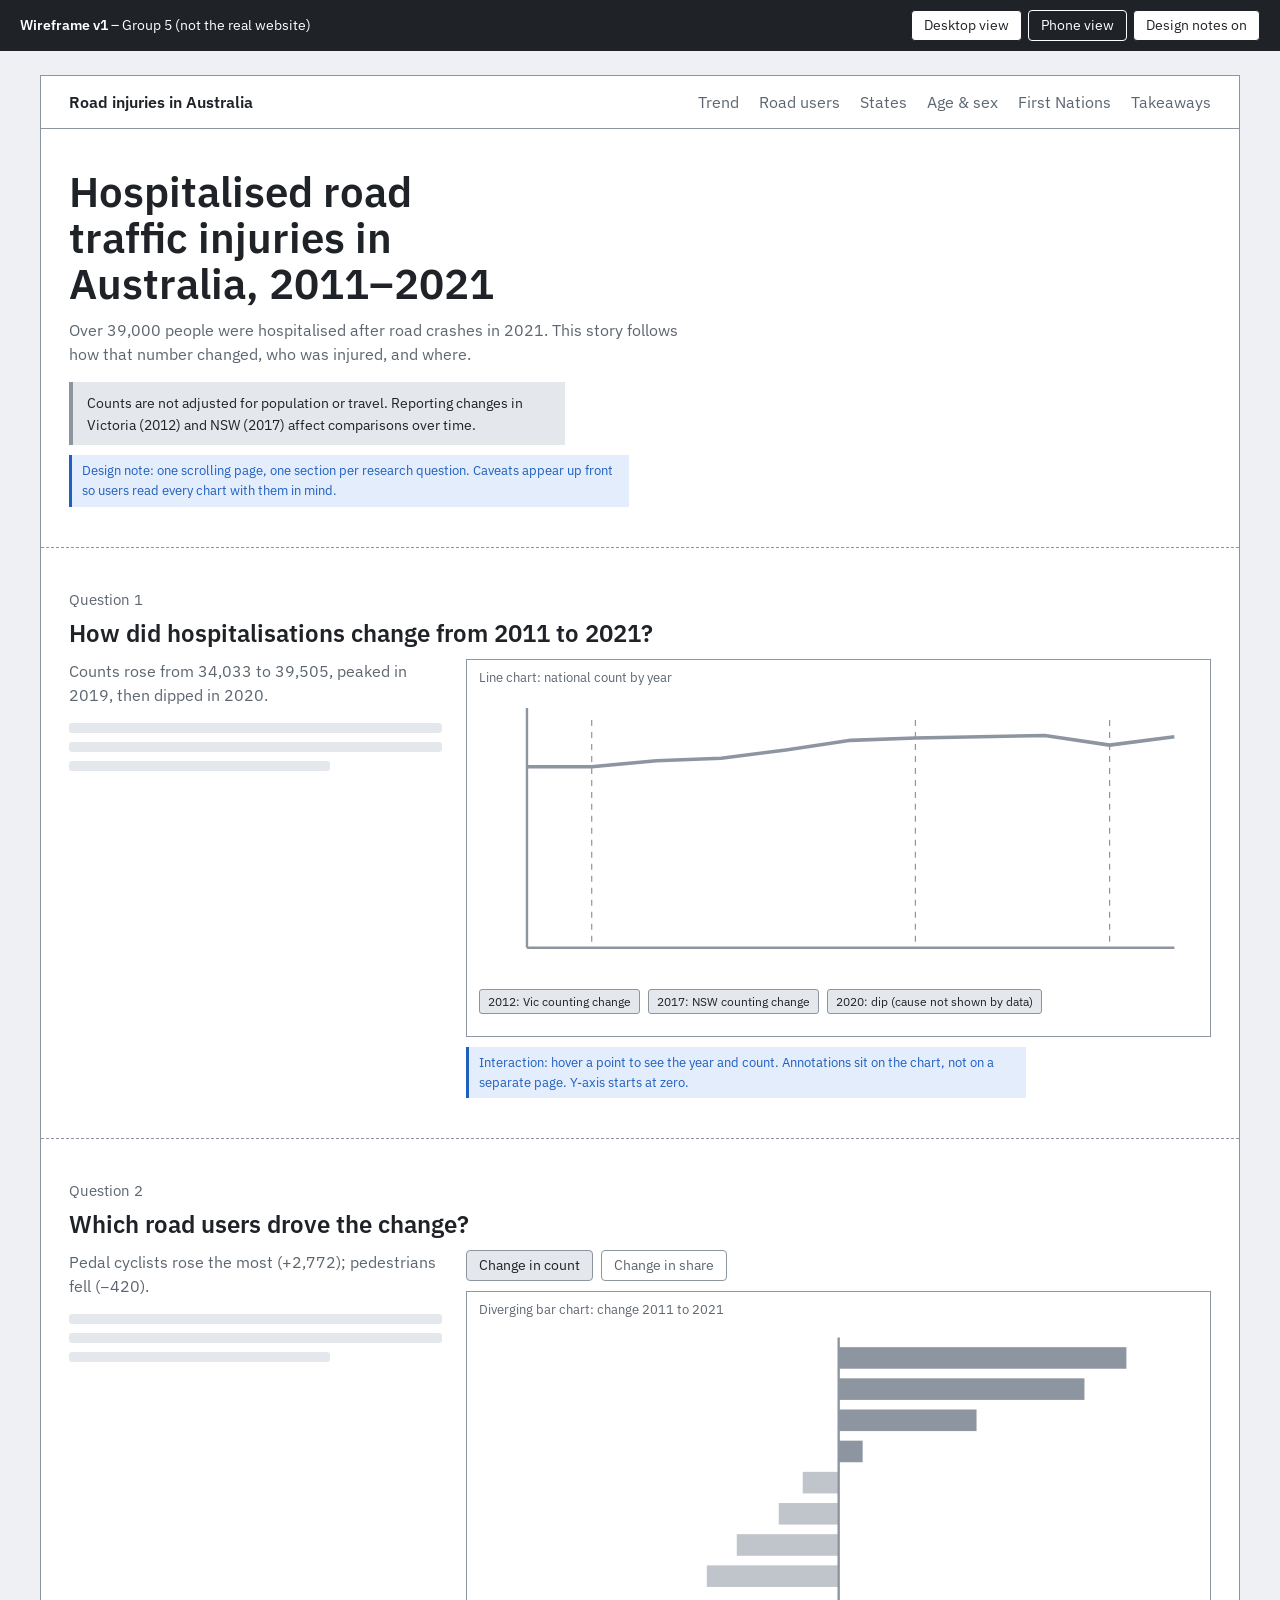
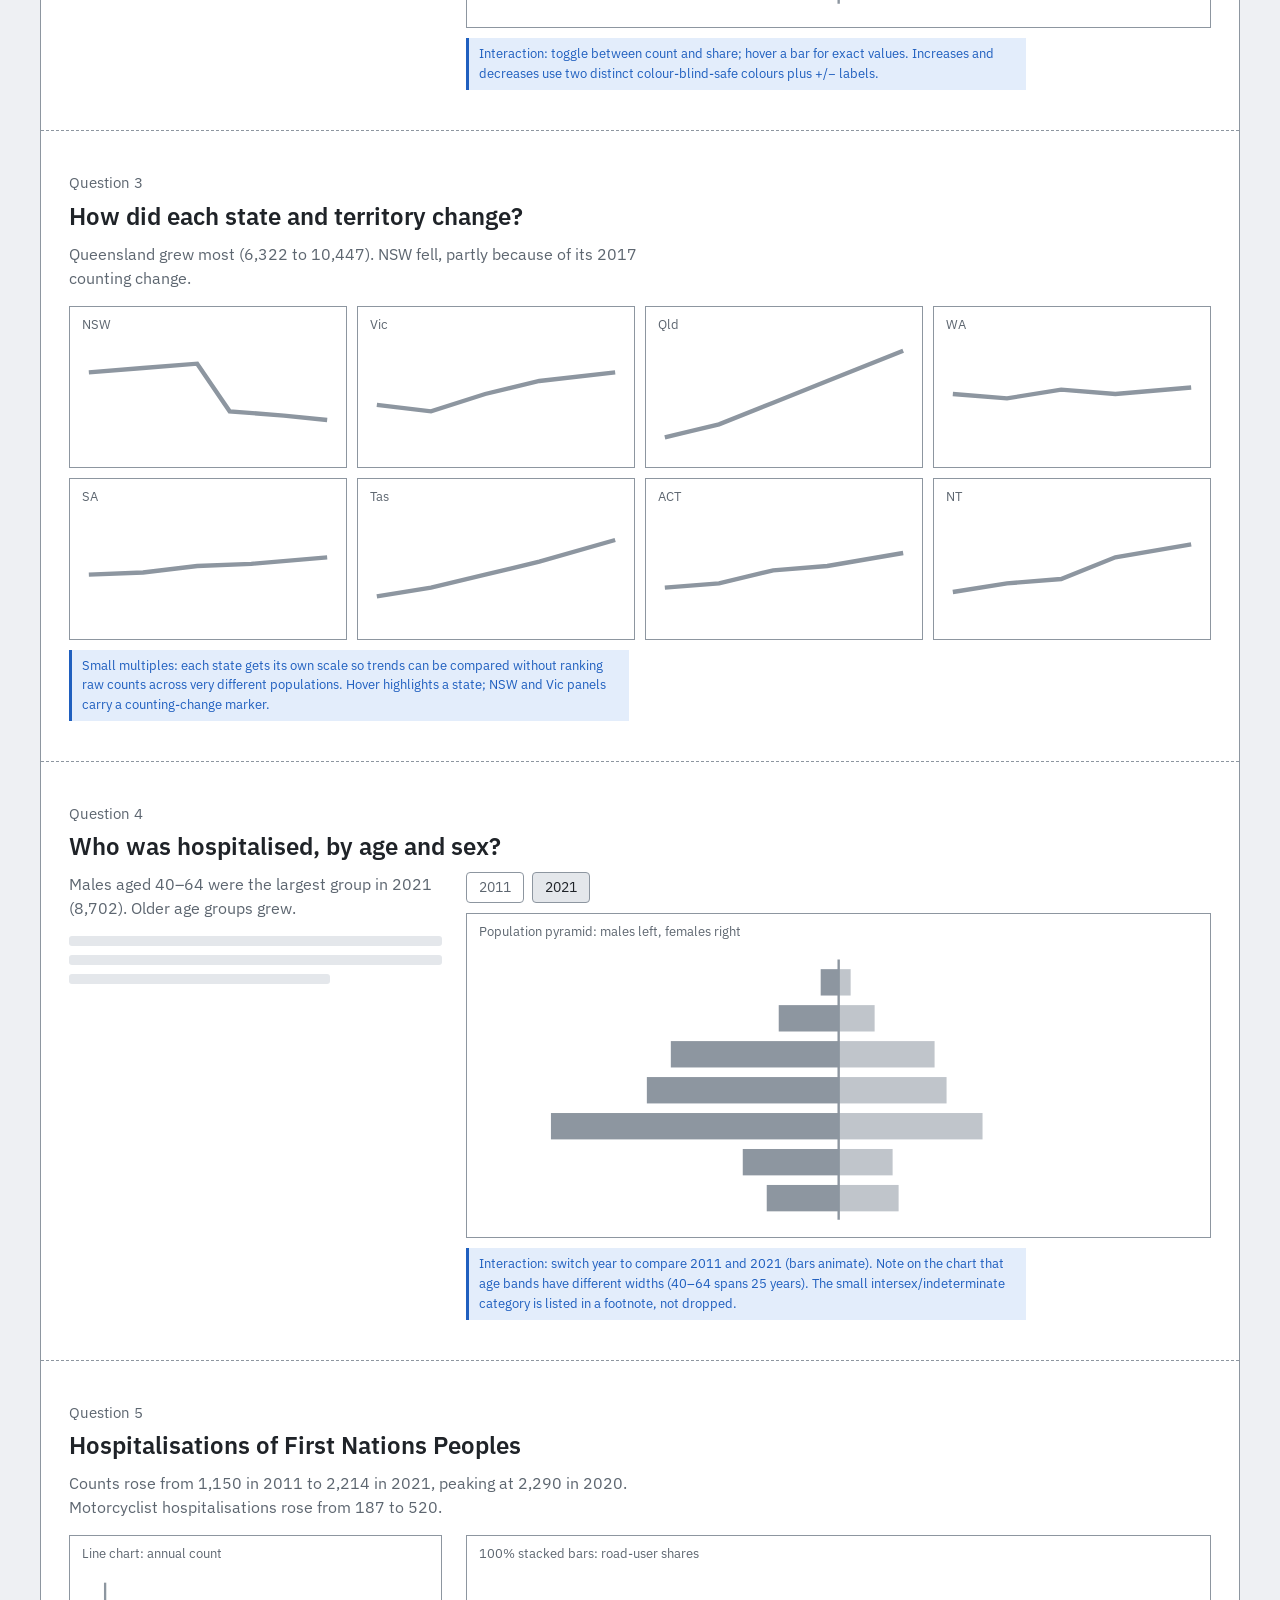
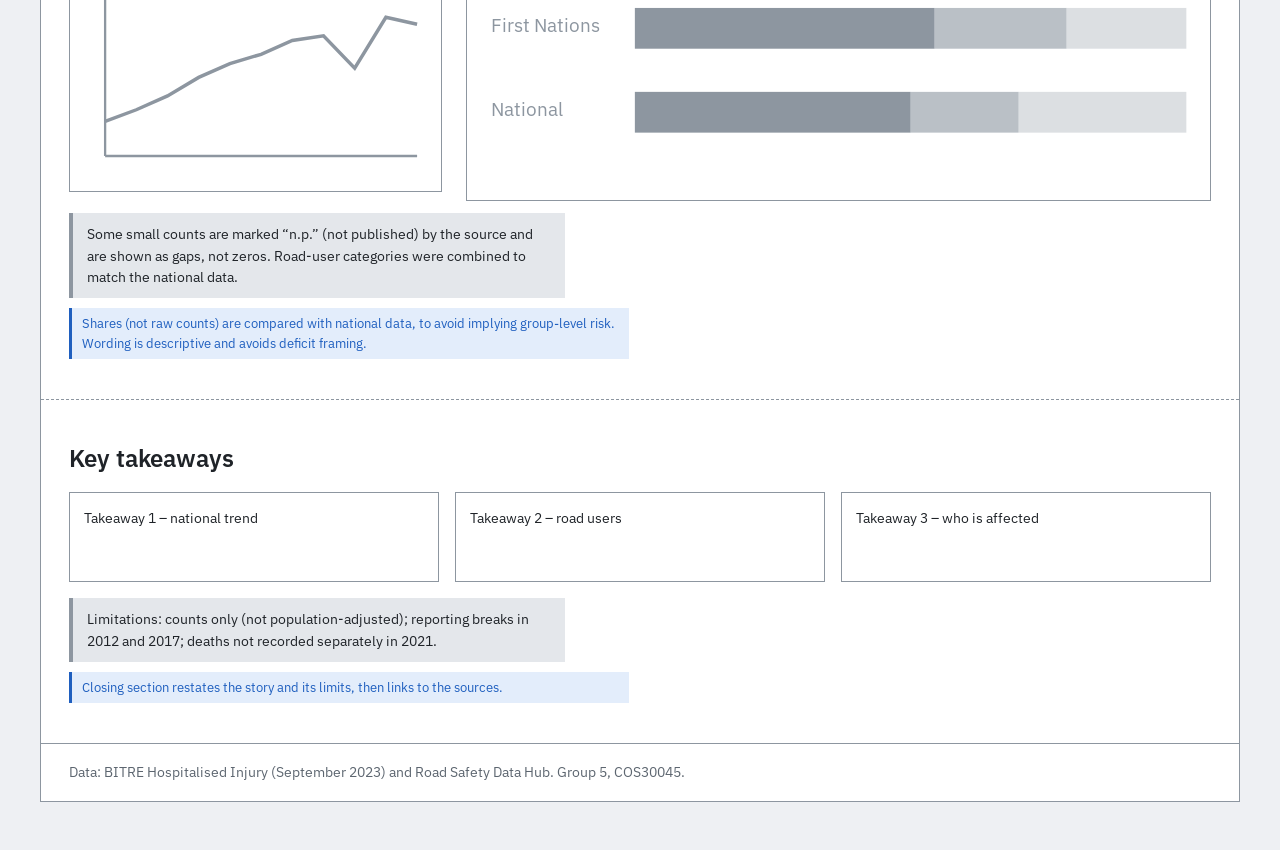
==== design/wireframe/index.html @ cfb99057 "Add wireframe" ====
<!DOCTYPE html>
<html lang="en">
<head>
<meta charset="UTF-8">
<meta name="viewport" content="width=device-width, initial-scale=1">
<title>Wireframe – Hospitalised Road Traffic Injuries in Australia (Group 5)</title>
<link rel="preconnect" href="https://fonts.googleapis.com">
<link href="https://fonts.googleapis.com/css2?family=IBM+Plex+Sans:wght@400;500;600&display=swap" rel="stylesheet">
<link rel="stylesheet" href="css/style.css">
</head>
<body>

<div class="toolbar" role="region" aria-label="Wireframe controls">
  <span><strong>Wireframe v1</strong> – Group 5 (not the real website)</span>
  <div class="group">
    <button type="button" id="btn-desktop" aria-pressed="true">Desktop view</button>
    <button type="button" id="btn-phone" aria-pressed="false">Phone view</button>
    <button type="button" id="btn-notes" aria-pressed="true">Design notes on</button>
  </div>
</div>

<div class="frame">

  <!-- Navigation -->
  <nav class="navbar" aria-label="Site sections">
    <span class="site">Road injuries in Australia</span>
    <ul>
      <li>Trend</li><li>Road users</li><li>States</li><li>Age &amp; sex</li><li>First Nations</li><li>Takeaways</li>
    </ul>
    <span class="menu-icon" aria-hidden="true">☰</span>
  </nav>

  <!-- Title -->
  <section>
    <h1>Hospitalised road traffic injuries in Australia, 2011–2021</h1>
    <p class="lede">Over 39,000 people were hospitalised after road crashes in 2021. This story follows how that number changed, who was injured, and where.</p>
    <div class="datanote">Counts are not adjusted for population or travel. Reporting changes in Victoria (2012) and NSW (2017) affect comparisons over time.</div>
    <span class="note">Design note: one scrolling page, one section per research question. Caveats appear up front so users read every chart with them in mind.</span>
  </section>

  <!-- Q1 -->
  <section>
    <p class="q">Question 1</p>
    <h2>How did hospitalisations change from 2011 to 2021?</h2>
    <div class="layout">
      <div class="text-col">
        <p class="lede">Counts rose from 34,033 to 39,505, peaked in 2019, then dipped in 2020.</p>
        <div class="lines"><span></span><span></span><span></span></div>
      </div>
      <div>
        <div class="chart">
          <span class="chart-label">Line chart: national count by year</span>
          <svg viewBox="0 0 600 260" role="img" aria-label="Sketch of a rising line chart with three annotated years">
            <line x1="40" y1="230" x2="580" y2="230" stroke="currentColor" stroke-width="2"/>
            <line x1="40" y1="30" x2="40" y2="230" stroke="currentColor" stroke-width="2"/>
            <polyline fill="none" stroke="currentColor" stroke-width="3"
              points="40,79 94,79 148,74 202,72 256,65 310,57 364,55 418,54 472,53 526,61 580,54"/>
            <line x1="94" y1="40" x2="94" y2="230" stroke="currentColor" stroke-dasharray="5 5"/>
            <line x1="364" y1="40" x2="364" y2="230" stroke="currentColor" stroke-dasharray="5 5"/>
            <line x1="526" y1="40" x2="526" y2="230" stroke="currentColor" stroke-dasharray="5 5"/>
          </svg>
          <div class="controls" style="margin-top:6px">
            <span class="callout">2012: Vic counting change</span>
            <span class="callout">2017: NSW counting change</span>
            <span class="callout">2020: dip (cause not shown by data)</span>
          </div>
        </div>
        <span class="note">Interaction: hover a point to see the year and count. Annotations sit on the chart, not on a separate page. Y-axis starts at zero.</span>
      </div>
    </div>
  </section>

  <!-- Q2 -->
  <section>
    <p class="q">Question 2</p>
    <h2>Which road users drove the change?</h2>
    <div class="layout">
      <div class="text-col">
        <p class="lede">Pedal cyclists rose the most (+2,772); pedestrians fell (−420).</p>
        <div class="lines"><span></span><span></span><span></span></div>
      </div>
      <div>
        <div class="controls" role="group" aria-label="Measure">
          <span class="ctl on">Change in count</span><span class="ctl">Change in share</span>
        </div>
        <div class="chart">
          <span class="chart-label">Diverging bar chart: change 2011 to 2021</span>
          <svg viewBox="0 0 600 260" role="img" aria-label="Sketch of a diverging bar chart">
            <line x1="300" y1="28" x2="300" y2="250" stroke="currentColor" stroke-width="2"/>
            <rect x="300" y="36" width="240" height="18" fill="currentColor"/>
            <rect x="300" y="62" width="205" height="18" fill="currentColor"/>
            <rect x="300" y="88" width="115" height="18" fill="currentColor"/>
            <rect x="300" y="114" width="20" height="18" fill="currentColor"/>
            <rect x="270" y="140" width="30" height="18" fill="currentColor" opacity=".55"/>
            <rect x="250" y="166" width="50" height="18" fill="currentColor" opacity=".55"/>
            <rect x="215" y="192" width="85" height="18" fill="currentColor" opacity=".55"/>
            <rect x="190" y="218" width="110" height="18" fill="currentColor" opacity=".55"/>
          </svg>
        </div>
        <span class="note">Interaction: toggle between count and share; hover a bar for exact values. Increases and decreases use two distinct colour-blind-safe colours plus +/− labels.</span>
      </div>
    </div>
  </section>

  <!-- Q3 -->
  <section>
    <p class="q">Question 3</p>
    <h2>How did each state and territory change?</h2>
    <p class="lede">Queensland grew most (6,322 to 10,447). NSW fell, partly because of its 2017 counting change.</p>
    <div class="small-multiples">
      <div class="chart"><span class="chart-label">NSW</span><svg viewBox="0 0 120 60" aria-hidden="true"><polyline fill="none" stroke="currentColor" stroke-width="2" points="5,20 30,18 55,16 70,38 95,40 115,42"/></svg></div>
      <div class="chart"><span class="chart-label">Vic</span><svg viewBox="0 0 120 60" aria-hidden="true"><polyline fill="none" stroke="currentColor" stroke-width="2" points="5,35 30,38 55,30 80,24 115,20"/></svg></div>
      <div class="chart"><span class="chart-label">Qld</span><svg viewBox="0 0 120 60" aria-hidden="true"><polyline fill="none" stroke="currentColor" stroke-width="2" points="5,50 30,44 55,34 80,24 115,10"/></svg></div>
      <div class="chart"><span class="chart-label">WA</span><svg viewBox="0 0 120 60" aria-hidden="true"><polyline fill="none" stroke="currentColor" stroke-width="2" points="5,30 30,32 55,28 80,30 115,27"/></svg></div>
      <div class="chart"><span class="chart-label">SA</span><svg viewBox="0 0 120 60" aria-hidden="true"><polyline fill="none" stroke="currentColor" stroke-width="2" points="5,34 30,33 55,30 80,29 115,26"/></svg></div>
      <div class="chart"><span class="chart-label">Tas</span><svg viewBox="0 0 120 60" aria-hidden="true"><polyline fill="none" stroke="currentColor" stroke-width="2" points="5,44 30,40 55,34 80,28 115,18"/></svg></div>
      <div class="chart"><span class="chart-label">ACT</span><svg viewBox="0 0 120 60" aria-hidden="true"><polyline fill="none" stroke="currentColor" stroke-width="2" points="5,40 30,38 55,32 80,30 115,24"/></svg></div>
      <div class="chart"><span class="chart-label">NT</span><svg viewBox="0 0 120 60" aria-hidden="true"><polyline fill="none" stroke="currentColor" stroke-width="2" points="5,42 30,38 55,36 80,26 115,20"/></svg></div>
    </div>
    <span class="note">Small multiples: each state gets its own scale so trends can be compared without ranking raw counts across very different populations. Hover highlights a state; NSW and Vic panels carry a counting-change marker.</span>
  </section>

  <!-- Q4 -->
  <section>
    <p class="q">Question 4</p>
    <h2>Who was hospitalised, by age and sex?</h2>
    <div class="layout">
      <div class="text-col">
        <p class="lede">Males aged 40–64 were the largest group in 2021 (8,702). Older age groups grew.</p>
        <div class="lines"><span></span><span></span><span></span></div>
      </div>
      <div>
        <div class="controls" role="group" aria-label="Year">
          <span class="ctl">2011</span><span class="ctl on">2021</span>
        </div>
        <div class="chart">
          <span class="chart-label">Population pyramid: males left, females right</span>
          <svg viewBox="0 0 600 250" role="img" aria-label="Sketch of a population pyramid">
            <line x1="300" y1="28" x2="300" y2="245" stroke="currentColor" stroke-width="2"/>
            <rect x="285" y="36" width="15" height="22" fill="currentColor"/><rect x="300" y="36" width="10" height="22" fill="currentColor" opacity=".55"/>
            <rect x="250" y="66" width="50" height="22" fill="currentColor"/><rect x="300" y="66" width="30" height="22" fill="currentColor" opacity=".55"/>
            <rect x="160" y="96" width="140" height="22" fill="currentColor"/><rect x="300" y="96" width="80" height="22" fill="currentColor" opacity=".55"/>
            <rect x="140" y="126" width="160" height="22" fill="currentColor"/><rect x="300" y="126" width="90" height="22" fill="currentColor" opacity=".55"/>
            <rect x="60" y="156" width="240" height="22" fill="currentColor"/><rect x="300" y="156" width="120" height="22" fill="currentColor" opacity=".55"/>
            <rect x="220" y="186" width="80" height="22" fill="currentColor"/><rect x="300" y="186" width="45" height="22" fill="currentColor" opacity=".55"/>
            <rect x="240" y="216" width="60" height="22" fill="currentColor"/><rect x="300" y="216" width="50" height="22" fill="currentColor" opacity=".55"/>
          </svg>
        </div>
        <span class="note">Interaction: switch year to compare 2011 and 2021 (bars animate). Note on the chart that age bands have different widths (40–64 spans 25 years). The small intersex/indeterminate category is listed in a footnote, not dropped.</span>
      </div>
    </div>
  </section>

  <!-- Q5 -->
  <section>
    <p class="q">Question 5</p>
    <h2>Hospitalisations of First Nations Peoples</h2>
    <p class="lede">Counts rose from 1,150 in 2011 to 2,214 in 2021, peaking at 2,290 in 2020. Motorcyclist hospitalisations rose from 187 to 520.</p>
    <div class="layout">
      <div class="chart">
        <span class="chart-label">Line chart: annual count</span>
        <svg viewBox="0 0 300 200" role="img" aria-label="Sketch of a line chart">
          <line x1="20" y1="180" x2="290" y2="180" stroke="currentColor" stroke-width="2"/>
          <line x1="20" y1="30" x2="20" y2="180" stroke="currentColor" stroke-width="2"/>
          <polyline fill="none" stroke="currentColor" stroke-width="3" points="20,150 47,140 74,128 101,112 128,100 155,92 182,80 209,76 236,104 263,60 290,66"/>
        </svg>
      </div>
      <div class="chart">
        <span class="chart-label">100% stacked bars: road-user shares</span>
        <svg viewBox="0 0 600 200" role="img" aria-label="Sketch of two stacked bars">
          <text x="10" y="70" fill="currentColor" font-size="16">First Nations</text>
          <rect x="130" y="50" width="250" height="34" fill="currentColor"/><rect x="380" y="50" width="110" height="34" fill="currentColor" opacity=".6"/><rect x="490" y="50" width="100" height="34" fill="currentColor" opacity=".3"/>
          <text x="10" y="140" fill="currentColor" font-size="16">National</text>
          <rect x="130" y="120" width="230" height="34" fill="currentColor"/><rect x="360" y="120" width="90" height="34" fill="currentColor" opacity=".6"/><rect x="450" y="120" width="140" height="34" fill="currentColor" opacity=".3"/>
        </svg>
      </div>
    </div>
    <div class="datanote">Some small counts are marked “n.p.” (not published) by the source and are shown as gaps, not zeros. Road-user categories were combined to match the national data.</div>
    <span class="note">Shares (not raw counts) are compared with national data, to avoid implying group-level risk. Wording is descriptive and avoids deficit framing.</span>
  </section>

  <!-- Takeaways -->
  <section>
    <h2>Key takeaways</h2>
    <div class="takeaways">
      <div>Takeaway 1 – national trend</div>
      <div>Takeaway 2 – road users</div>
      <div>Takeaway 3 – who is affected</div>
    </div>
    <div class="datanote">Limitations: counts only (not population-adjusted); reporting breaks in 2012 and 2017; deaths not recorded separately in 2021.</div>
    <span class="note">Closing section restates the story and its limits, then links to the sources.</span>
  </section>

  <footer>Data: BITRE Hospitalised Injury (September 2023) and Road Safety Data Hub. Group 5, COS30045.</footer>
</div>

<script src="js/main.js"></script>
</body>
</html>
---- design/wireframe/css/style.css ----
/* Wireframe styles – Group 5, COS30045 */
/* ---------- Colour tokens (light + dark) ---------- */
:root {
  --bg: #eef0f3;          /* desk behind the page */
  --page: #ffffff;        /* the website page */
  --ink: #1f2328;         /* main text */
  --muted: #5d6670;       /* secondary text */
  --box: #e4e7eb;         /* placeholder fill */
  --line: #8d96a0;        /* sketch lines */
  --note: #1f5fbf;        /* design-note colour */
  --note-bg: #e3edfb;
  --focus: #1f5fbf;
  color-scheme: light;
}
@media (prefers-color-scheme: dark) {
  :root {
    --bg: #15181c; --page: #1f2328; --ink: #e8eaed; --muted: #a3abb4;
    --box: #2c3239; --line: #7f8994; --note: #8db6f2; --note-bg: #1d2b40;
    --focus: #8db6f2; color-scheme: dark;
  }
}

* { box-sizing: border-box; }
body {
  margin: 0; background: var(--bg); color: var(--ink);
  font-family: "IBM Plex Sans", "Segoe UI", Roboto, Helvetica, Arial, sans-serif;
  font-size: 16px; line-height: 1.5;
}
button { font: inherit; }
:focus-visible { outline: 3px solid var(--focus); outline-offset: 2px; }

/* ---------- Wireframe toolbar (not part of the website) ---------- */
.toolbar {
  position: sticky; top: 0; z-index: 10;
  display: flex; flex-wrap: wrap; gap: 12px; align-items: center; justify-content: space-between;
  padding: 10px 20px; background: var(--ink); color: var(--page); font-size: 14px;
}
.toolbar strong { font-weight: 600; }
.toolbar .group { display: flex; gap: 6px; flex-wrap: wrap; }
.toolbar button {
  border: 1px solid currentColor; background: transparent; color: inherit;
  padding: 4px 12px; border-radius: 4px; cursor: pointer;
}
.toolbar button[aria-pressed="true"] { background: var(--page); color: var(--ink); }

/* ---------- The page frame ---------- */
.frame {
  container-type: inline-size; container-name: page;
  width: min(1200px, calc(100% - 40px)); margin: 24px auto 48px;
  background: var(--page); border: 1px solid var(--line);
}
body.phone .frame { width: 390px; border-radius: 28px; border-width: 8px; overflow: hidden; }

/* ---------- Wireframe elements ---------- */
.navbar {
  display: flex; align-items: center; justify-content: space-between; gap: 16px;
  padding: 14px 28px; border-bottom: 1px solid var(--line);
}
.navbar .site { font-weight: 600; }
.navbar ul { display: flex; gap: 20px; list-style: none; margin: 0; padding: 0; color: var(--muted); }
.menu-icon { display: none; font-size: 22px; }

section { padding: 40px 28px; border-bottom: 1px dashed var(--line); }
section:last-of-type { border-bottom: 0; }
h1 { font-size: 2.6rem; line-height: 1.1; margin: 0 0 12px; max-width: 18ch; font-weight: 600; }
h2 { font-size: 1.5rem; margin: 0 0 8px; font-weight: 600; }
.q { color: var(--muted); font-size: 0.95rem; margin: 0 0 4px; }
p.lede { max-width: 62ch; margin: 0 0 16px; color: var(--muted); }

.layout { display: grid; grid-template-columns: 1fr 2fr; gap: 24px; align-items: start; }
.text-col .lines span { display: block; height: 10px; background: var(--box); border-radius: 3px; margin-bottom: 9px; }
.text-col .lines span:nth-child(3) { width: 70%; }

.controls { display: flex; flex-wrap: wrap; gap: 8px; margin-bottom: 10px; }
.ctl {
  border: 1.5px solid var(--line); border-radius: 4px; padding: 4px 12px;
  font-size: 0.85rem; color: var(--muted); background: var(--page);
}
.ctl.on { background: var(--box); color: var(--ink); }

.chart {
  position: relative; border: 1.5px solid var(--line); background: var(--page);
  padding: 12px; color: var(--line);
}
.chart svg { display: block; width: 100%; height: auto; }
.chart-label {
  position: absolute; left: 12px; top: 8px; font-size: 0.8rem; color: var(--muted);
}
.small-multiples { display: grid; grid-template-columns: repeat(4, 1fr); gap: 10px; }
.small-multiples .chart { padding: 22px 8px 8px; }

.callout {
  display: inline-block; font-size: 0.78rem; color: var(--ink);
  background: var(--box); border: 1px solid var(--line); padding: 2px 8px; border-radius: 3px;
}
.datanote {
  border-left: 4px solid var(--line); background: var(--box); padding: 10px 14px;
  font-size: 0.9rem; margin-top: 12px; max-width: 62ch;
}

/* Design notes explain the wireframe; they are not website content */
.note {
  display: block; margin-top: 10px; padding: 6px 10px; font-size: 0.82rem;
  color: var(--note); background: var(--note-bg); border-left: 3px solid var(--note); max-width: 70ch;
}
body.hide-notes .note { display: none; }

.takeaways { display: grid; grid-template-columns: repeat(3, 1fr); gap: 16px; margin: 16px 0; }
.takeaways div { border: 1.5px solid var(--line); padding: 14px; min-height: 90px; font-size: 0.9rem; }
footer { padding: 18px 28px; font-size: 0.85rem; color: var(--muted); border-top: 1px solid var(--line); }

/* ---------- Phone layout (also used when the real window is narrow) ---------- */
@container page (max-width: 640px) {
  .navbar { padding: 12px 16px; }
  .navbar ul { display: none; }
  .menu-icon { display: block; }
  section { padding: 28px 16px; }
  h1 { font-size: 1.9rem; }
  .layout { grid-template-columns: 1fr; }
  .small-multiples { grid-template-columns: repeat(2, 1fr); }
  .takeaways { grid-template-columns: 1fr; }
  footer { padding: 16px; }
}
@media (prefers-reduced-motion: reduce) { * { scroll-behavior: auto; } }
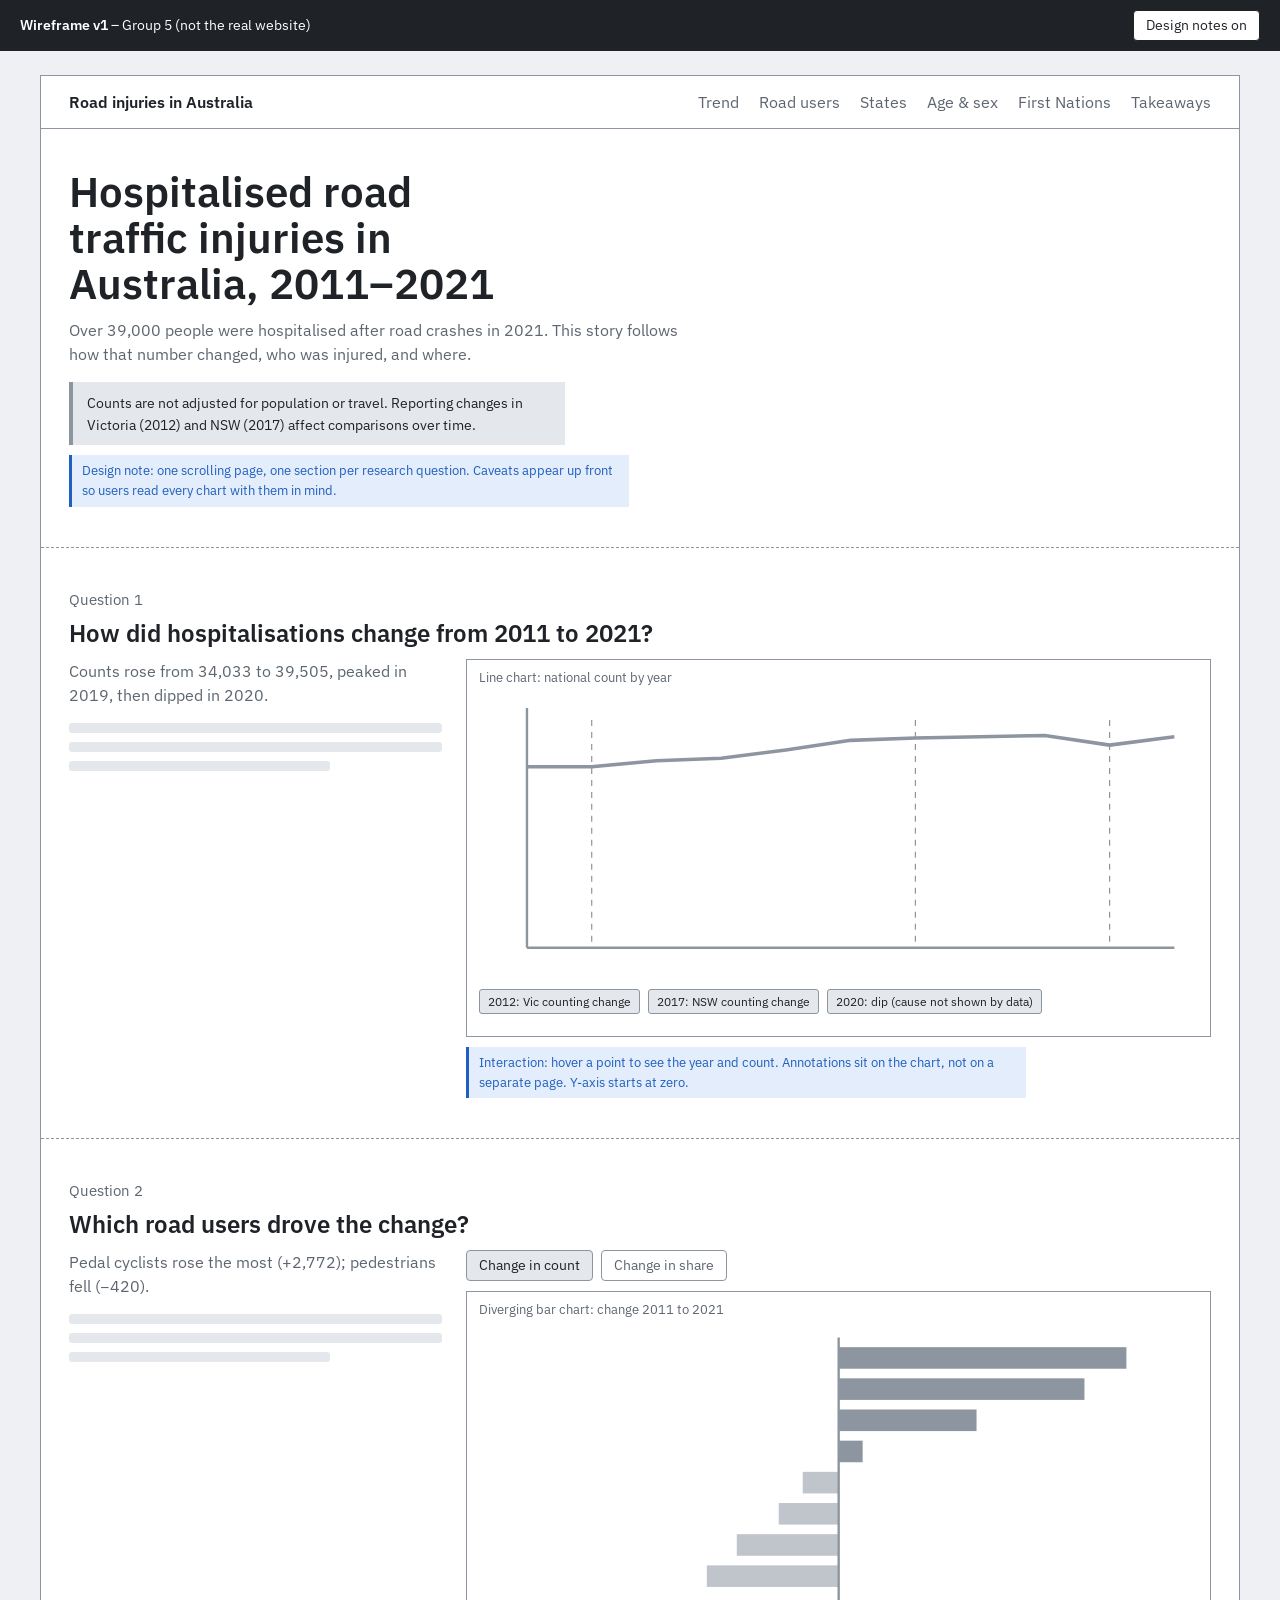
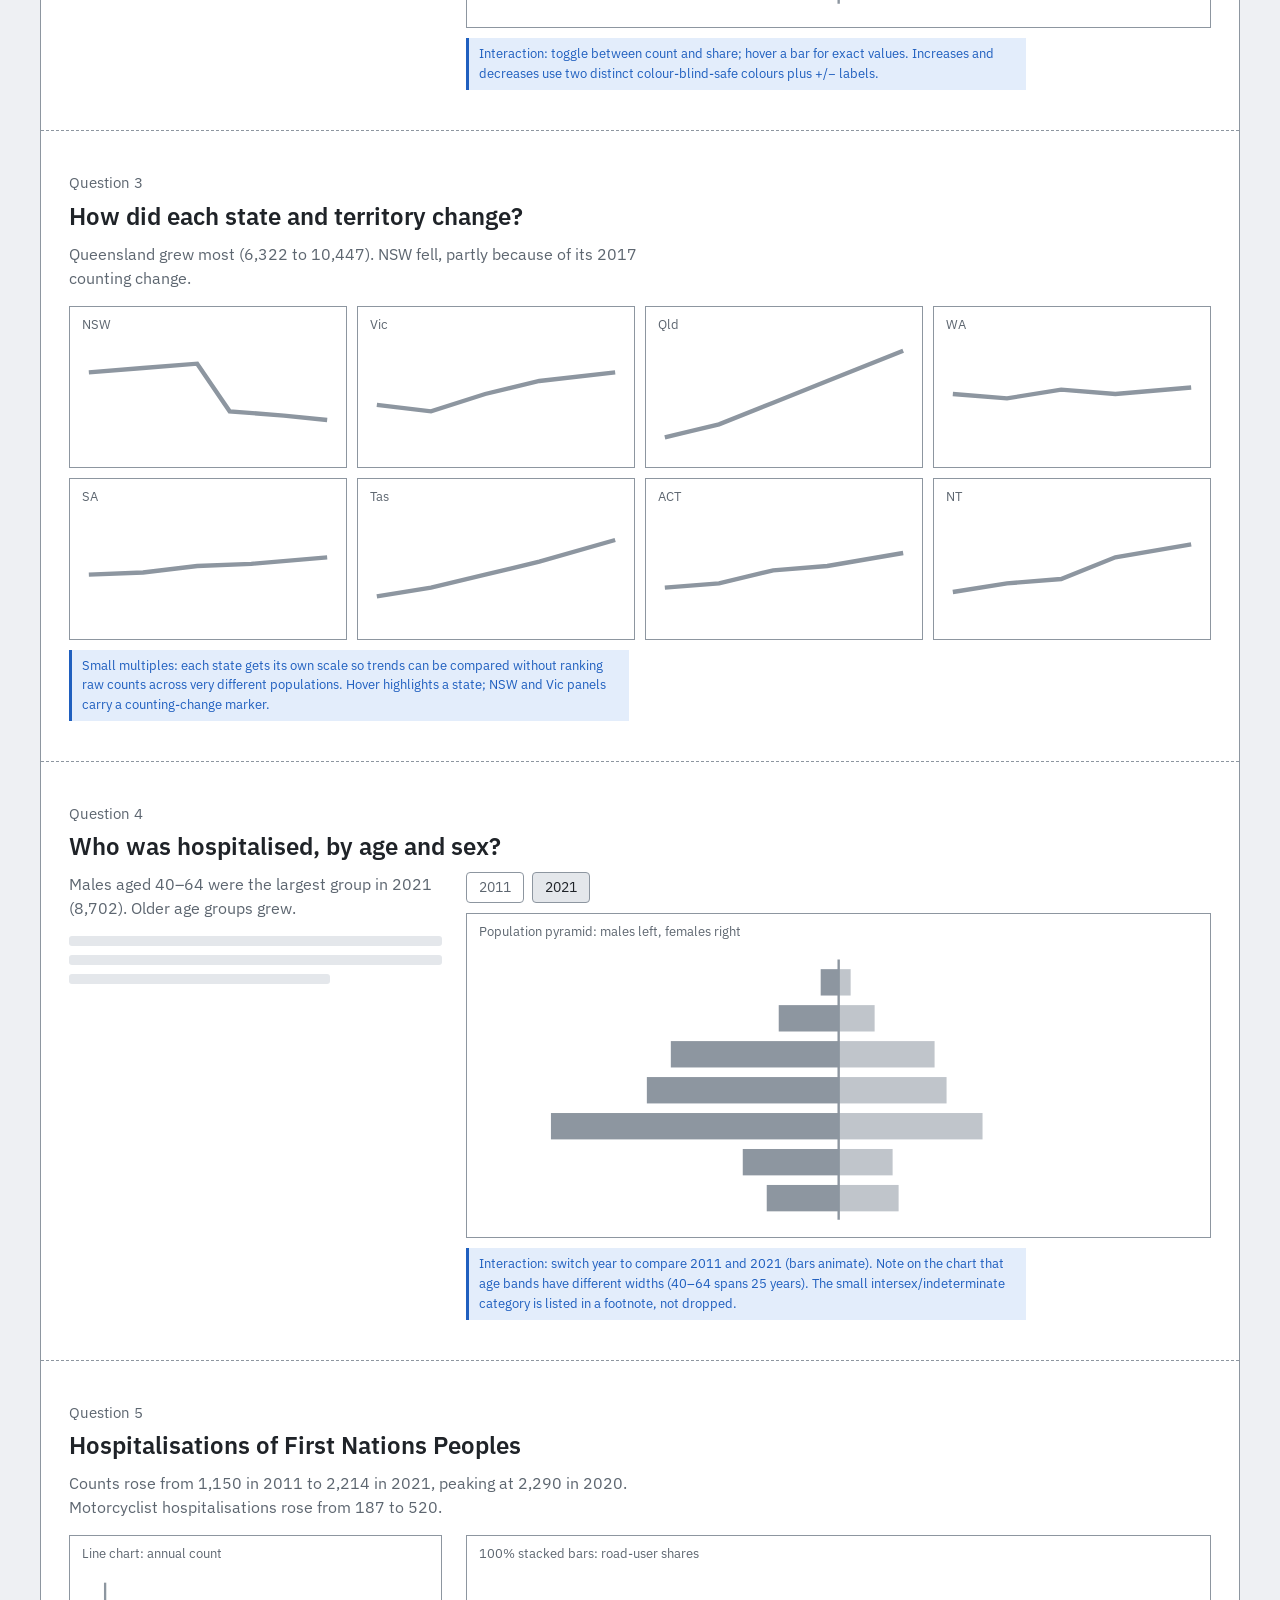
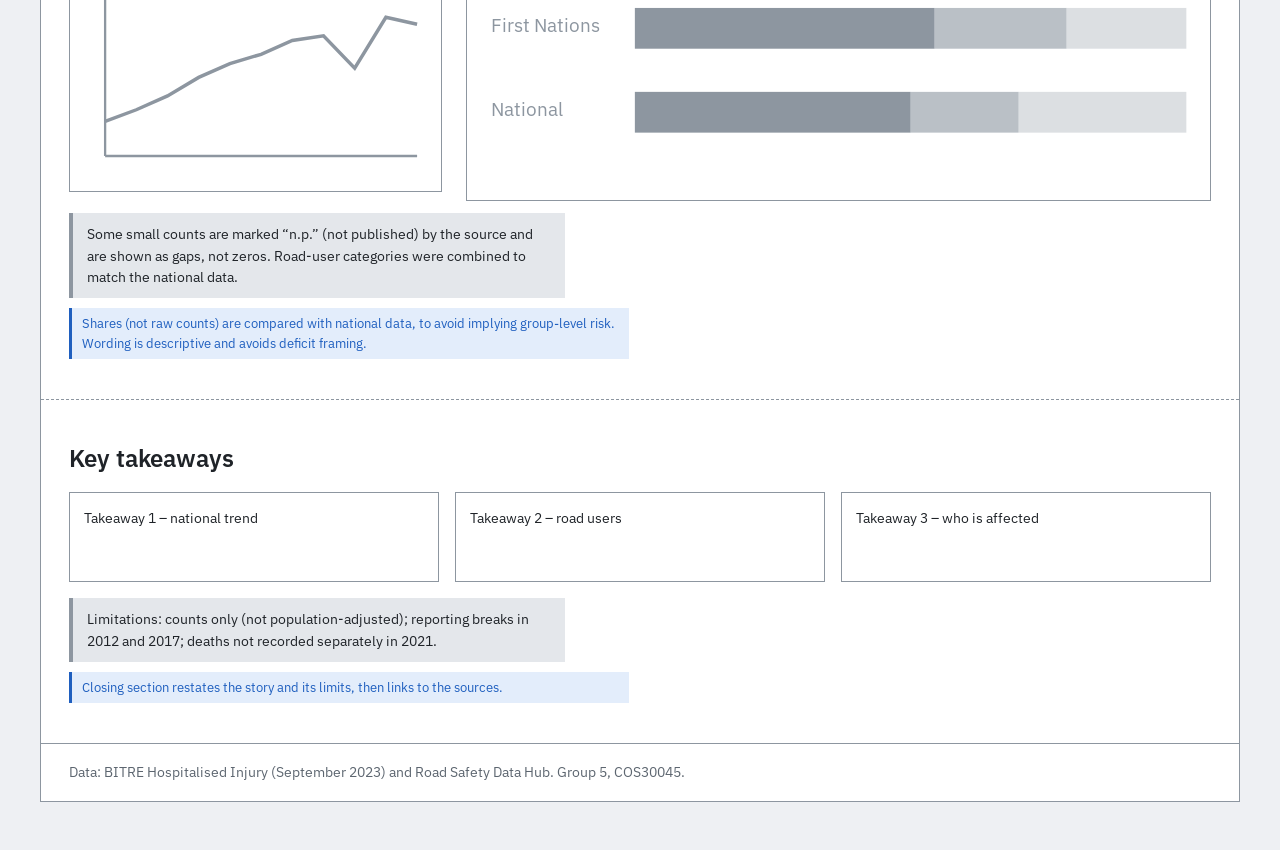
==== commit 3dff5219: "Update storyboard & wireframe" ====
--- a/design/wireframe/index.html
+++ b/design/wireframe/index.html
@@ -13,8 +13,6 @@
 <div class="toolbar" role="region" aria-label="Wireframe controls">
   <span><strong>Wireframe v1</strong> – Group 5 (not the real website)</span>
   <div class="group">
-    <button type="button" id="btn-desktop" aria-pressed="true">Desktop view</button>
-    <button type="button" id="btn-phone" aria-pressed="false">Phone view</button>
     <button type="button" id="btn-notes" aria-pressed="true">Design notes on</button>
   </div>
 </div>
@@ -27,7 +25,6 @@
     <ul>
       <li>Trend</li><li>Road users</li><li>States</li><li>Age &amp; sex</li><li>First Nations</li><li>Takeaways</li>
     </ul>
-    <span class="menu-icon" aria-hidden="true">☰</span>
   </nav>
 
   <!-- Title -->
--- a/design/wireframe/css/style.css
+++ b/design/wireframe/css/style.css
@@ -10,16 +10,8 @@
   --note: #1f5fbf;        /* design-note colour */
   --note-bg: #e3edfb;
   --focus: #1f5fbf;
-  color-scheme: light;
+  color-scheme: light only;
 }
-@media (prefers-color-scheme: dark) {
-  :root {
-    --bg: #15181c; --page: #1f2328; --ink: #e8eaed; --muted: #a3abb4;
-    --box: #2c3239; --line: #7f8994; --note: #8db6f2; --note-bg: #1d2b40;
-    --focus: #8db6f2; color-scheme: dark;
-  }
-}
-
 * { box-sizing: border-box; }
 body {
   margin: 0; background: var(--bg); color: var(--ink);
@@ -45,11 +37,9 @@
 
 /* ---------- The page frame ---------- */
 .frame {
-  container-type: inline-size; container-name: page;
   width: min(1200px, calc(100% - 40px)); margin: 24px auto 48px;
   background: var(--page); border: 1px solid var(--line);
 }
-body.phone .frame { width: 390px; border-radius: 28px; border-width: 8px; overflow: hidden; }
 
 /* ---------- Wireframe elements ---------- */
 .navbar {
@@ -58,7 +48,6 @@
 }
 .navbar .site { font-weight: 600; }
 .navbar ul { display: flex; gap: 20px; list-style: none; margin: 0; padding: 0; color: var(--muted); }
-.menu-icon { display: none; font-size: 22px; }
 
 section { padding: 40px 28px; border-bottom: 1px dashed var(--line); }
 section:last-of-type { border-bottom: 0; }
@@ -109,16 +98,4 @@
 .takeaways div { border: 1.5px solid var(--line); padding: 14px; min-height: 90px; font-size: 0.9rem; }
 footer { padding: 18px 28px; font-size: 0.85rem; color: var(--muted); border-top: 1px solid var(--line); }
 
-/* ---------- Phone layout (also used when the real window is narrow) ---------- */
-@container page (max-width: 640px) {
-  .navbar { padding: 12px 16px; }
-  .navbar ul { display: none; }
-  .menu-icon { display: block; }
-  section { padding: 28px 16px; }
-  h1 { font-size: 1.9rem; }
-  .layout { grid-template-columns: 1fr; }
-  .small-multiples { grid-template-columns: repeat(2, 1fr); }
-  .takeaways { grid-template-columns: 1fr; }
-  footer { padding: 16px; }
-}
 @media (prefers-reduced-motion: reduce) { * { scroll-behavior: auto; } }
